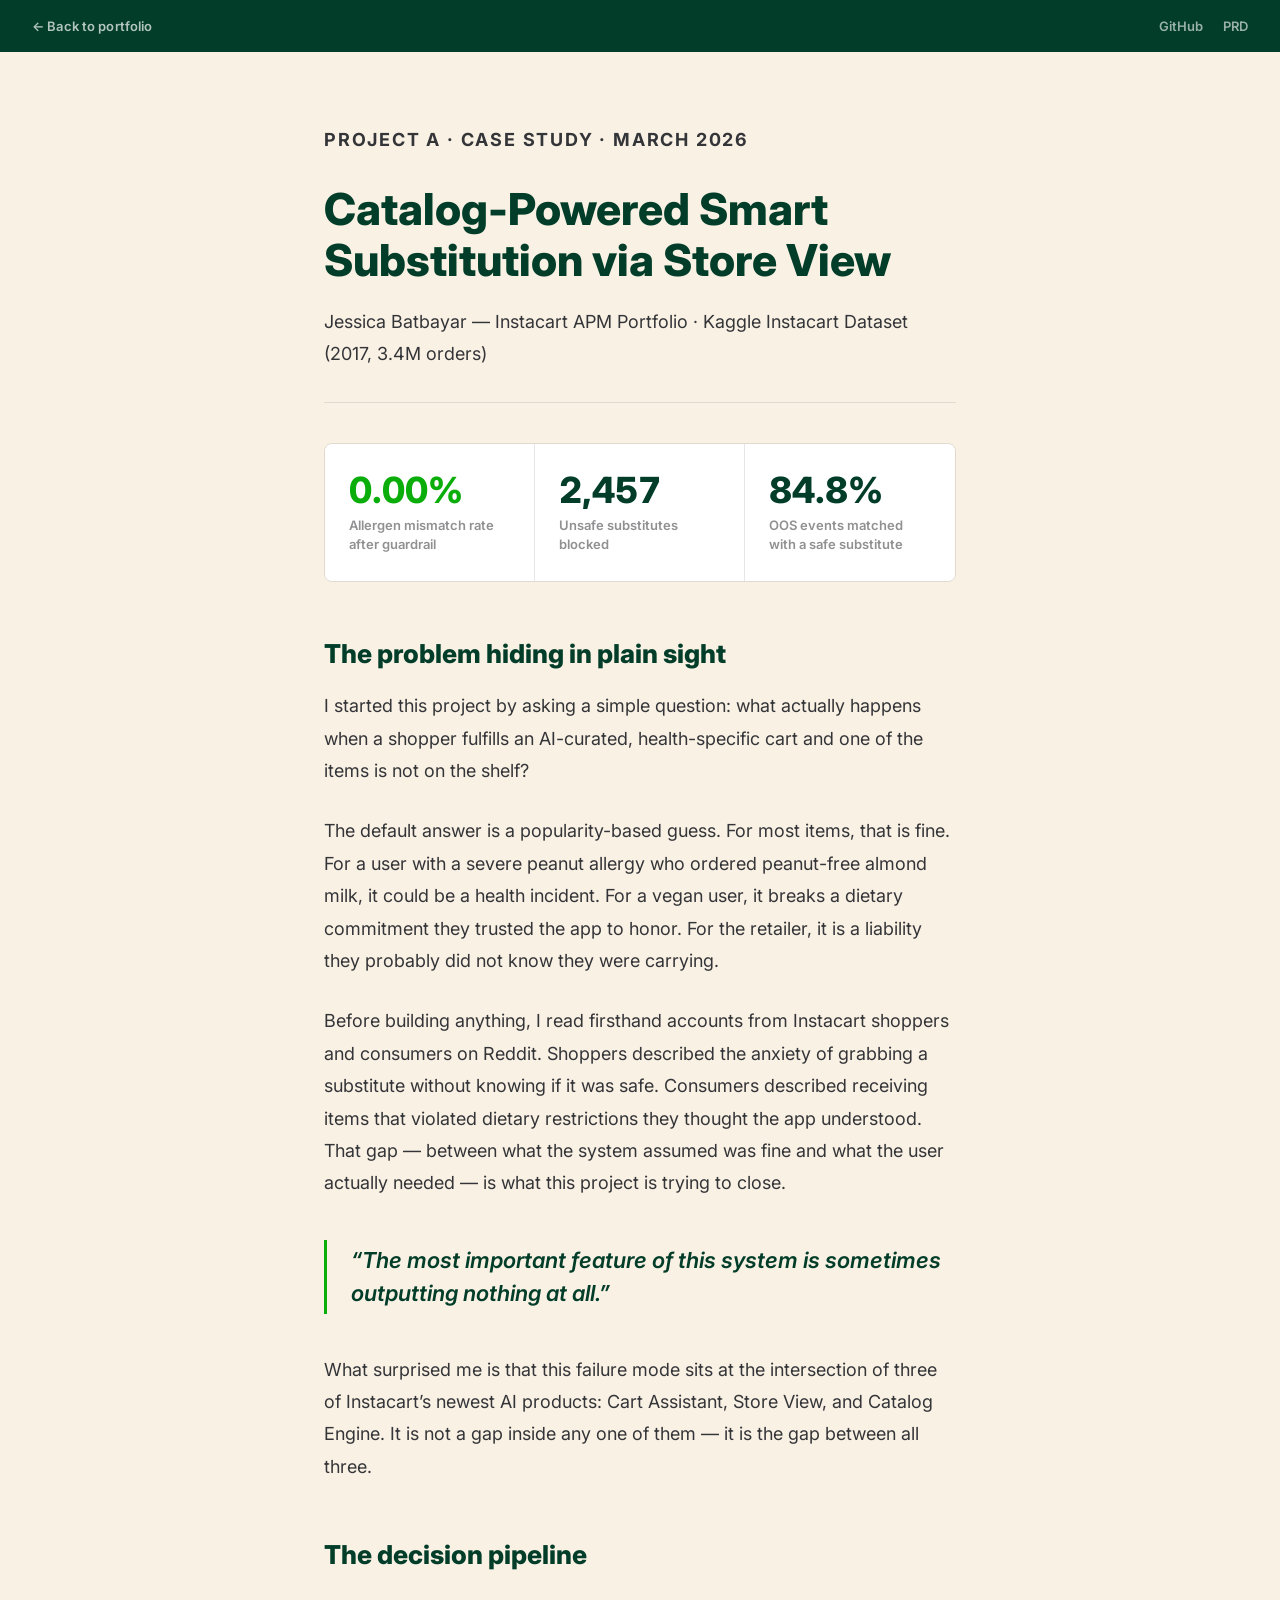
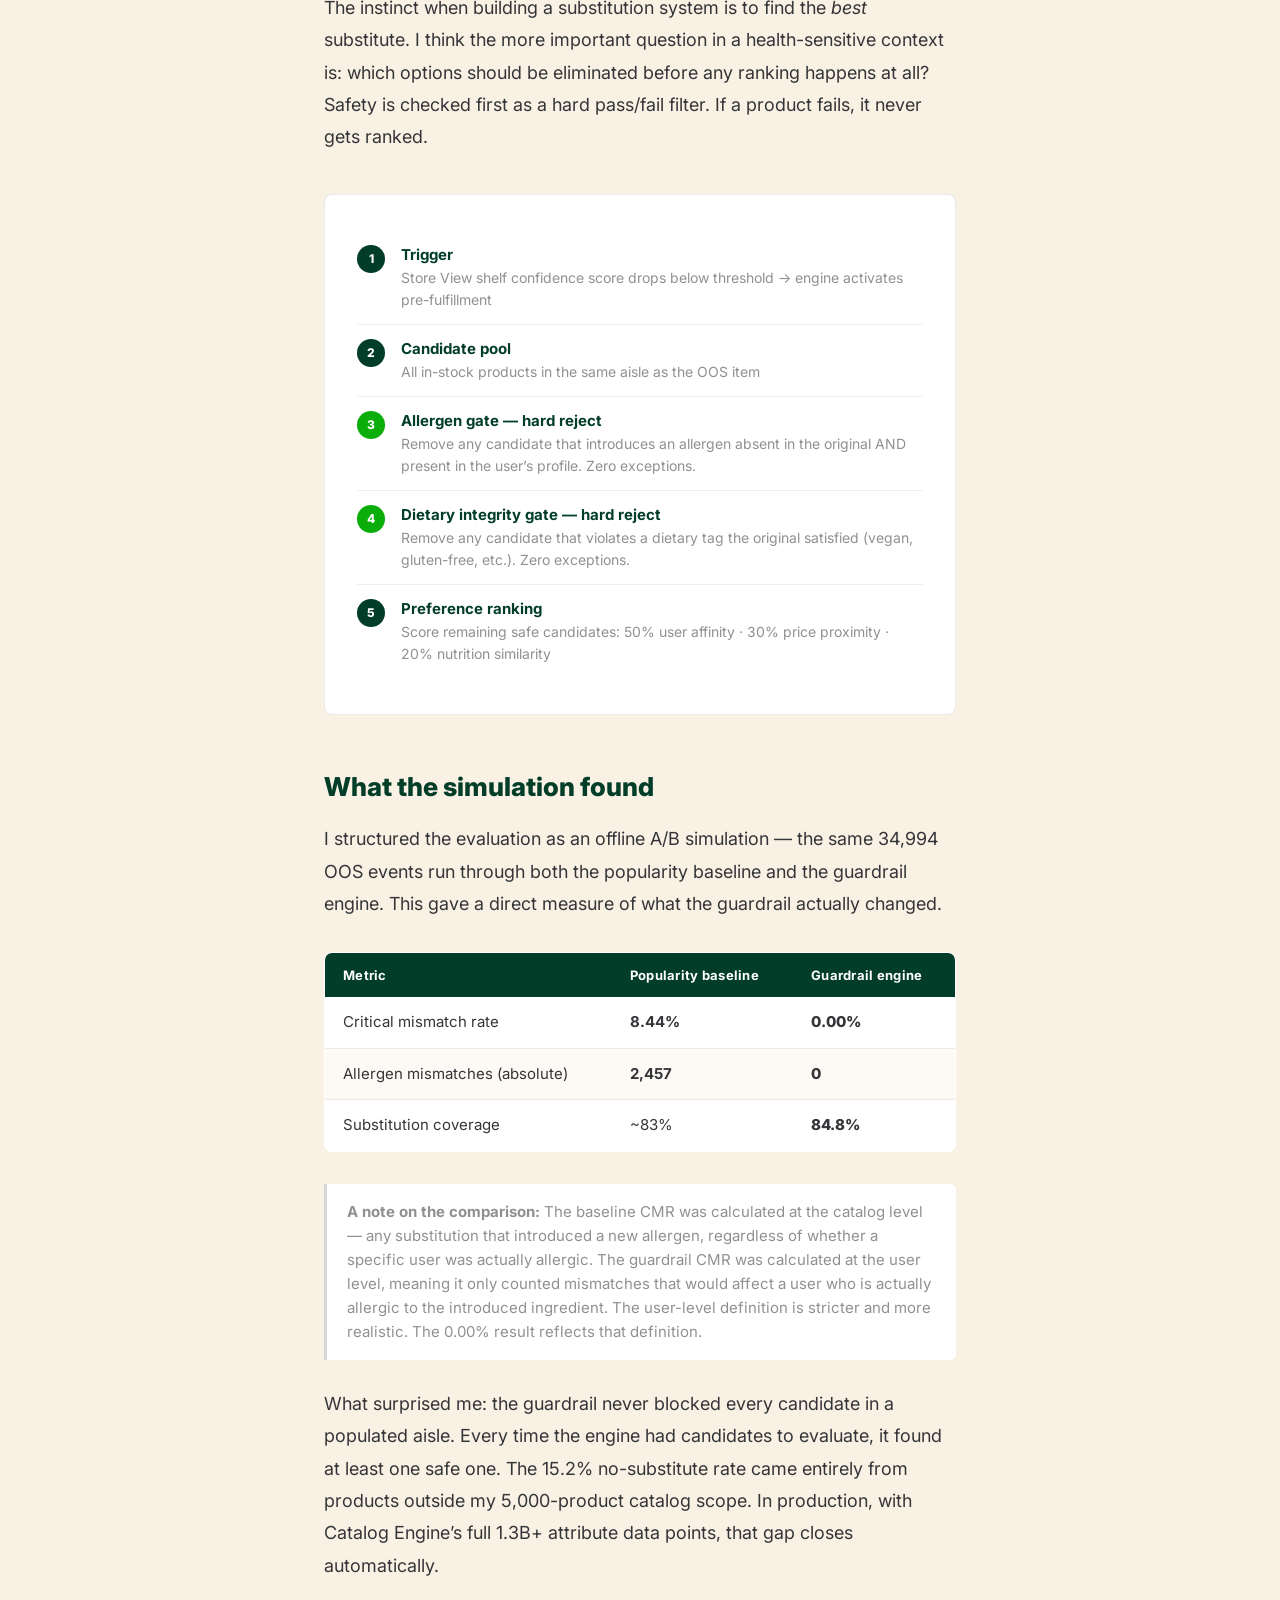
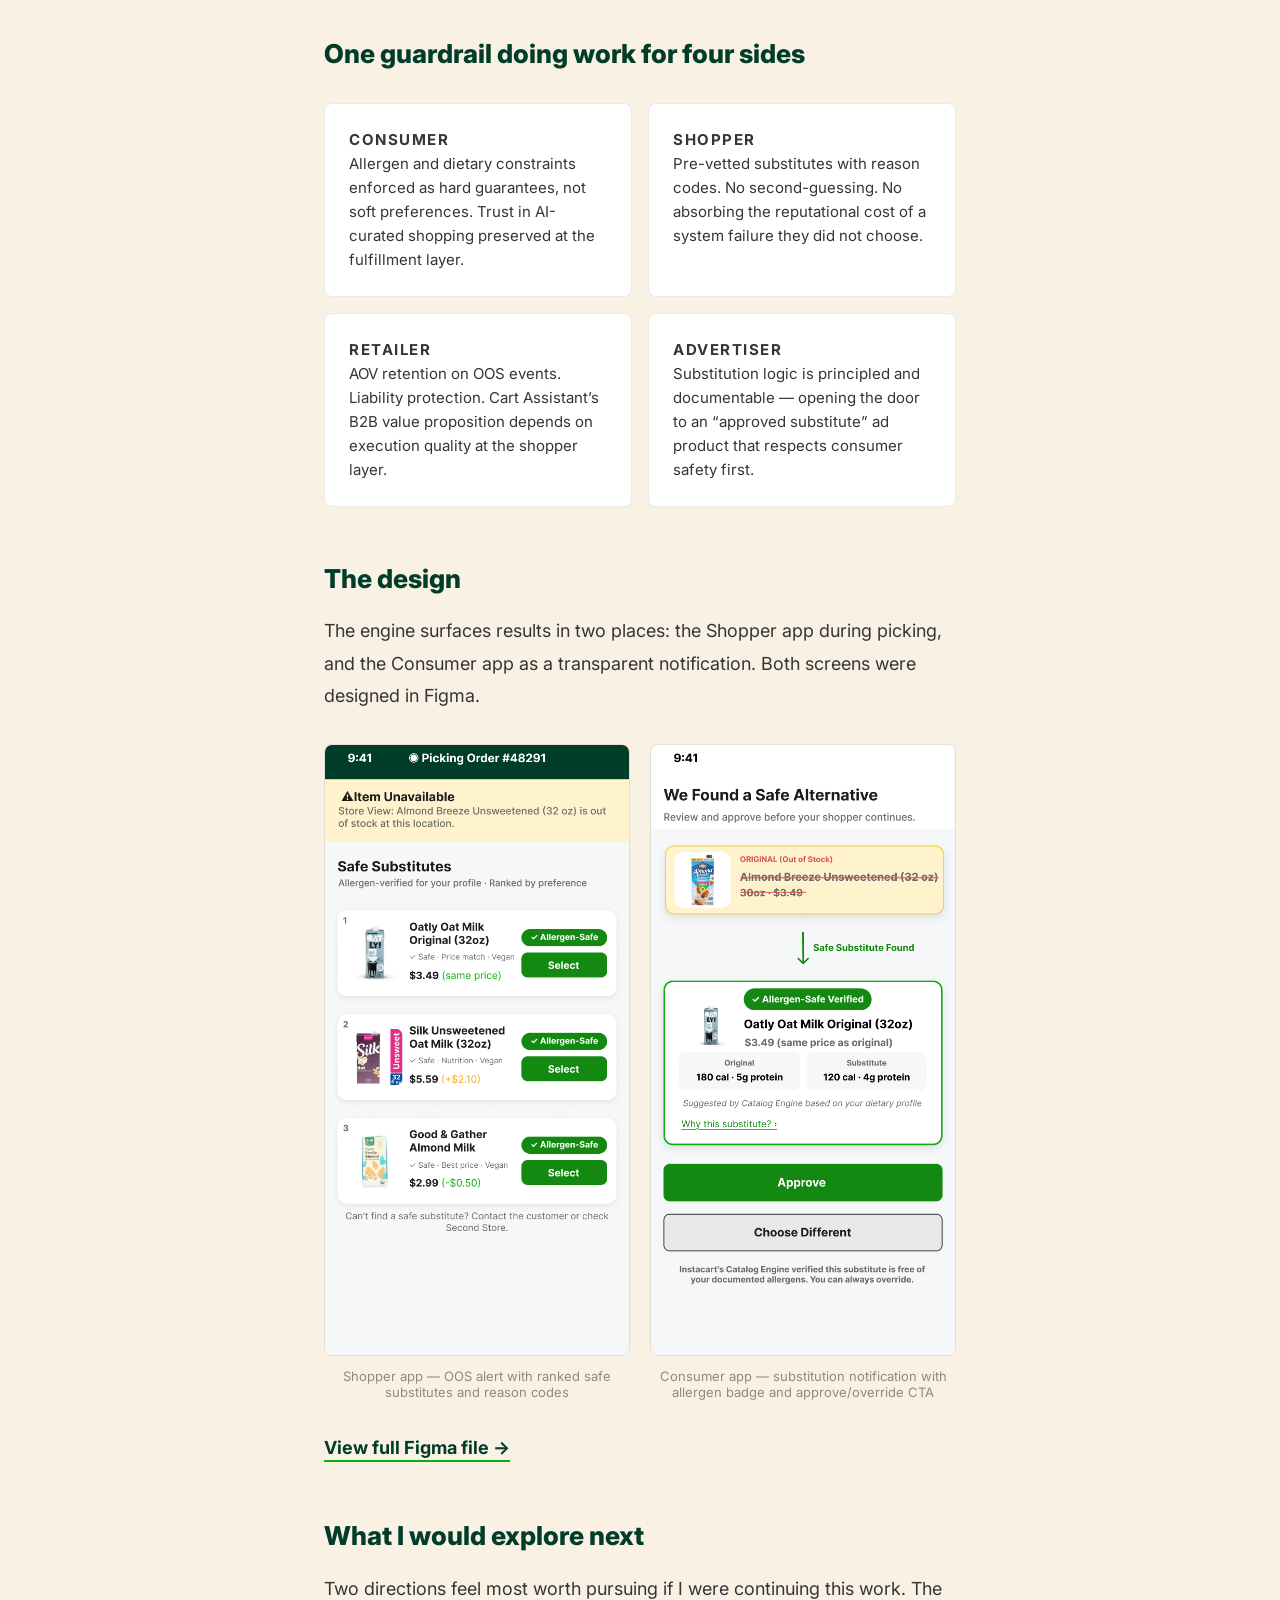
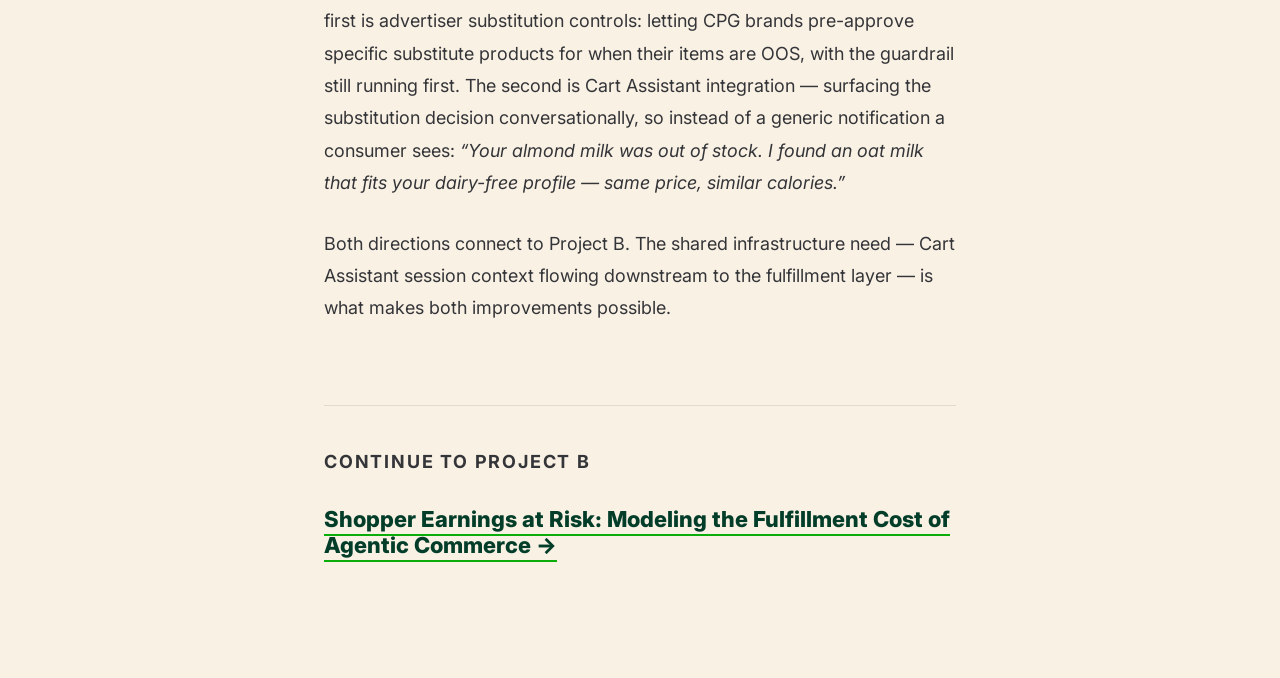
==== project-a/index.html @ 861ad926 "website setup" ====
<!DOCTYPE html>
<html lang="en">
<head>
  <meta charset="UTF-8" />
  <meta name="viewport" content="width=device-width, initial-scale=1.0" />
  <title>Catalog-Powered Smart Substitution — Jessica Batbayar</title>
  <meta name="description" content="A case study in high-stakes AI product design: building a substitution safety engine that brought allergen mismatches from 8.44% to zero." />

  <link rel="preconnect" href="https://fonts.googleapis.com" />
  <link rel="preconnect" href="https://fonts.gstatic.com" crossorigin />
  <link href="https://fonts.googleapis.com/css2?family=Inter:ital,wght@0,400;0,600;0,700;0,800;1,400&display=swap" rel="stylesheet" />

  <style>
    *, *::before, *::after { box-sizing: border-box; margin: 0; padding: 0; }

    :root {
      --kale:    #013D28;
      --green:   #0AAD0A;
      --tuna:    #343538;
      --cashew:  #FAF1E5;
      --white:   #FFFFFF;
      --muted:   rgba(52,53,56,0.55);
      --col:     680px;
      --wide:    900px;
    }

    html {
      font-family: 'Inter', sans-serif;
      font-size: 18px;
      background-color: var(--cashew);
      color: var(--tuna);
    }

    /* ── NAV ──────────────────────────────────────────── */
    .nav {
      position: sticky;
      top: 0;
      z-index: 100;
      background-color: var(--kale);
      padding: 0 32px;
      height: 52px;
      display: flex;
      align-items: center;
      justify-content: space-between;
    }

    .nav__back {
      font-size: 13px;
      font-weight: 600;
      color: rgba(255,255,255,0.7);
      text-decoration: none;
      letter-spacing: 0.01em;
      transition: color 0.15s;
    }
    .nav__back:hover { color: var(--white); }

    .nav__links {
      display: flex;
      gap: 20px;
    }

    .nav__links a {
      font-size: 13px;
      font-weight: 600;
      color: rgba(255,255,255,0.6);
      text-decoration: none;
      transition: color 0.15s;
    }
    .nav__links a:hover { color: var(--white); }

    /* ── ARTICLE WRAPPER ──────────────────────────────── */
    .article {
      max-width: var(--col);
      margin: 0 auto;
      padding: 72px 24px 120px;
    }

    /* ── KICKER ───────────────────────────────────────── */
    .kicker {
      font-size: 12px;
      font-weight: 700;
      letter-spacing: 0.1em;
      text-transform: uppercase;
      color: var(--green);
      margin-bottom: 20px;
    }

    /* ── TITLE ────────────────────────────────────────── */
    .article__title {
      font-size: clamp(30px, 5vw, 44px);
      font-weight: 800;
      line-height: 1.15;
      color: var(--kale);
      margin-bottom: 20px;
    }

    /* ── BYLINE ───────────────────────────────────────── */
    .byline {
      font-size: 14px;
      color: var(--muted);
      margin-bottom: 48px;
      padding-bottom: 32px;
      border-bottom: 1px solid rgba(52,53,56,0.12);
    }

    /* ── BODY TEXT ────────────────────────────────────── */
    .article p {
      font-size: 18px;
      line-height: 1.8;
      color: var(--tuna);
      margin-bottom: 28px;
    }

    .article h2 {
      font-size: 26px;
      font-weight: 800;
      color: var(--kale);
      margin: 56px 0 20px;
      line-height: 1.25;
    }

    .article h3 {
      font-size: 19px;
      font-weight: 700;
      color: var(--kale);
      margin: 40px 0 14px;
    }

    /* ── PULL QUOTE ───────────────────────────────────── */
    .pullquote {
      border-left: 3px solid var(--green);
      padding: 4px 0 4px 24px;
      margin: 40px 0;
    }

    .pullquote p {
      font-size: 22px !important;
      font-weight: 600;
      font-style: italic;
      line-height: 1.5 !important;
      color: var(--kale) !important;
      margin-bottom: 0 !important;
    }

    /* ── METRIC CALLOUT ───────────────────────────────── */
    .metrics {
      display: grid;
      grid-template-columns: repeat(auto-fit, minmax(160px, 1fr));
      gap: 0;
      margin: 40px 0;
      border: 1px solid rgba(52,53,56,0.12);
      border-radius: 8px;
      overflow: hidden;
    }

    .metric {
      padding: 28px 24px;
      border-right: 1px solid rgba(52,53,56,0.12);
      background-color: var(--white);
    }
    .metric:last-child { border-right: none; }

    .metric__number {
      font-size: 36px;
      font-weight: 800;
      font-variant-numeric: tabular-nums;
      color: var(--kale);
      line-height: 1;
      margin-bottom: 8px;
    }

    .metric__number--green { color: var(--green); }

    .metric__label {
      font-size: 13px;
      font-weight: 600;
      color: var(--muted);
      line-height: 1.4;
    }

    /* ── WIDE IMAGE (breaks column) ───────────────────── */
    .wide {
      max-width: var(--wide);
      margin: 40px auto;
      position: relative;
      left: 50%;
      transform: translateX(-50%);
      width: 100vw;
      max-width: var(--wide);
      padding: 0 24px;
    }

    .wide img {
      width: 100%;
      border-radius: 8px;
      display: block;
      border: 1px solid rgba(52,53,56,0.1);
    }

    .wide figcaption {
      font-size: 13px;
      color: var(--muted);
      text-align: center;
      margin-top: 10px;
      line-height: 1.5;
    }

    /* ── PIPELINE DIAGRAM ─────────────────────────────── */
    .pipeline {
      margin: 40px 0;
      background-color: var(--white);
      border-radius: 8px;
      padding: 36px 32px;
      border: 1px solid rgba(52,53,56,0.1);
    }

    .pipeline__step {
      display: flex;
      align-items: flex-start;
      gap: 16px;
      padding: 14px 0;
      border-bottom: 1px solid rgba(52,53,56,0.08);
    }
    .pipeline__step:last-child { border-bottom: none; }

    .pipeline__num {
      flex-shrink: 0;
      width: 28px;
      height: 28px;
      border-radius: 50%;
      background-color: var(--kale);
      color: var(--white);
      font-size: 12px;
      font-weight: 800;
      display: flex;
      align-items: center;
      justify-content: center;
    }

    .pipeline__num--gate {
      background-color: var(--green);
    }

    .pipeline__content strong {
      font-weight: 700;
      color: var(--kale);
      display: block;
      margin-bottom: 2px;
      font-size: 15px;
    }

    .pipeline__content span {
      font-size: 14px;
      color: var(--muted);
      line-height: 1.5;
    }

    /* ── TABLE ────────────────────────────────────────── */
    .results-table {
      width: 100%;
      border-collapse: collapse;
      margin: 32px 0;
      font-size: 15px;
      background-color: var(--white);
      border-radius: 8px;
      overflow: hidden;
      border: 1px solid rgba(52,53,56,0.1);
    }

    .results-table th {
      background-color: var(--kale);
      color: var(--white);
      font-weight: 700;
      padding: 14px 18px;
      text-align: left;
      font-size: 13px;
      letter-spacing: 0.02em;
    }

    .results-table td {
      padding: 14px 18px;
      border-bottom: 1px solid rgba(52,53,56,0.08);
      color: var(--tuna);
      line-height: 1.5;
    }

    .results-table tr:last-child td { border-bottom: none; }
    .results-table tr:nth-child(even) td { background-color: rgba(250,241,229,0.4); }

    .td--green { color: var(--green); font-weight: 800; }
    .td--warn  { color: #c0392b;      font-weight: 700; }

    /* ── FOUR-SIDED GRID ──────────────────────────────── */
    .foursided {
      display: grid;
      grid-template-columns: 1fr 1fr;
      gap: 16px;
      margin: 32px 0;
    }

    .fs-card {
      background-color: var(--white);
      border-radius: 8px;
      padding: 24px;
      border: 1px solid rgba(52,53,56,0.1);
    }

    .fs-card__label {
      font-size: 11px;
      font-weight: 700;
      letter-spacing: 0.1em;
      text-transform: uppercase;
      color: var(--green);
      margin-bottom: 10px;
    }

    .fs-card p {
      font-size: 15px !important;
      line-height: 1.6 !important;
      margin-bottom: 0 !important;
    }

    /* ── DESIGNS SIDE BY SIDE ─────────────────────────── */
    .designs {
      display: grid;
      grid-template-columns: 1fr 1fr;
      gap: 20px;
      margin: 32px 0;
    }

    .designs figure img {
      width: 100%;
      border-radius: 8px;
      border: 1px solid rgba(52,53,56,0.1);
    }

    .designs figcaption {
      font-size: 13px;
      color: var(--muted);
      margin-top: 8px;
      text-align: center;
    }

    /* ── LIMITATION NOTE ──────────────────────────────── */
    .note {
      background-color: var(--white);
      border-left: 3px solid rgba(52,53,56,0.2);
      padding: 16px 20px;
      border-radius: 0 6px 6px 0;
      margin: 28px 0;
      font-size: 15px;
      color: var(--muted);
      line-height: 1.6;
    }

    /* ── NEXT PROJECT ─────────────────────────────────── */
    .next {
      margin-top: 80px;
      padding-top: 40px;
      border-top: 1px solid rgba(52,53,56,0.12);
    }

    .next__label {
      font-size: 12px;
      font-weight: 700;
      letter-spacing: 0.1em;
      text-transform: uppercase;
      color: var(--muted);
      margin-bottom: 12px;
    }

    .next__link {
      font-size: 22px;
      font-weight: 800;
      color: var(--kale);
      text-decoration: none;
      border-bottom: 2px solid var(--green);
      padding-bottom: 2px;
      transition: color 0.15s;
    }
    .next__link:hover { color: var(--green); }

    /* ── RESPONSIVE ───────────────────────────────────── */
    @media (max-width: 640px) {
      .foursided { grid-template-columns: 1fr; }
      .designs   { grid-template-columns: 1fr; }
      .metrics   { grid-template-columns: 1fr 1fr; }
      .metric    { border-right: none; border-bottom: 1px solid rgba(52,53,56,0.12); }
      .metric:last-child { border-bottom: none; }
    }
  </style>
</head>

<body>

  <!-- NAV -->
  <nav class="nav">
    <a href="../index.html" class="nav__back">← Back to portfolio</a>
    <div class="nav__links">
      <a href="https://github.com/YOUR_USERNAME/instacart-project-a" target="_blank" rel="noopener">GitHub</a>
      <a href="../docs/PRD_A.md" target="_blank">PRD</a>
    </div>
  </nav>

  <!-- ARTICLE -->
  <article class="article">

    <p class="kicker">Project A &middot; Case Study &middot; March 2026</p>

    <h1 class="article__title">Catalog-Powered Smart Substitution via Store View</h1>

    <p class="byline">Jessica Batbayar &mdash; Instacart APM Portfolio &middot; Kaggle Instacart Dataset (2017, 3.4M orders)</p>

    <!-- RESULTS UPFRONT -->
    <div class="metrics">
      <div class="metric">
        <div class="metric__number metric__number--green">0.00%</div>
        <div class="metric__label">Allergen mismatch rate after guardrail</div>
      </div>
      <div class="metric">
        <div class="metric__number">2,457</div>
        <div class="metric__label">Unsafe substitutes blocked</div>
      </div>
      <div class="metric">
        <div class="metric__number">84.8%</div>
        <div class="metric__label">OOS events matched with a safe substitute</div>
      </div>
    </div>

    <!-- SECTION 1 -->
    <h2>The problem hiding in plain sight</h2>

    <p>I started this project by asking a simple question: what actually happens when a shopper fulfills an AI-curated, health-specific cart and one of the items is not on the shelf?</p>

    <p>The default answer is a popularity-based guess. For most items, that is fine. For a user with a severe peanut allergy who ordered peanut-free almond milk, it could be a health incident. For a vegan user, it breaks a dietary commitment they trusted the app to honor. For the retailer, it is a liability they probably did not know they were carrying.</p>

    <p>Before building anything, I read firsthand accounts from Instacart shoppers and consumers on Reddit. Shoppers described the anxiety of grabbing a substitute without knowing if it was safe. Consumers described receiving items that violated dietary restrictions they thought the app understood. That gap &mdash; between what the system assumed was fine and what the user actually needed &mdash; is what this project is trying to close.</p>

    <div class="pullquote">
      <p>&ldquo;The most important feature of this system is sometimes outputting nothing at all.&rdquo;</p>
    </div>

    <p>What surprised me is that this failure mode sits at the intersection of three of Instacart&rsquo;s newest AI products: Cart Assistant, Store View, and Catalog Engine. It is not a gap inside any one of them &mdash; it is the gap between all three.</p>

    <!-- SECTION 2 -->
    <h2>The decision pipeline</h2>

    <p>The instinct when building a substitution system is to find the <em>best</em> substitute. I think the more important question in a health-sensitive context is: which options should be eliminated before any ranking happens at all? Safety is checked first as a hard pass/fail filter. If a product fails, it never gets ranked.</p>

    <div class="pipeline">
      <div class="pipeline__step">
        <div class="pipeline__num">1</div>
        <div class="pipeline__content">
          <strong>Trigger</strong>
          <span>Store View shelf confidence score drops below threshold &rarr; engine activates pre-fulfillment</span>
        </div>
      </div>
      <div class="pipeline__step">
        <div class="pipeline__num">2</div>
        <div class="pipeline__content">
          <strong>Candidate pool</strong>
          <span>All in-stock products in the same aisle as the OOS item</span>
        </div>
      </div>
      <div class="pipeline__step">
        <div class="pipeline__num pipeline__num--gate">3</div>
        <div class="pipeline__content">
          <strong>Allergen gate &mdash; hard reject</strong>
          <span>Remove any candidate that introduces an allergen absent in the original AND present in the user&rsquo;s profile. Zero exceptions.</span>
        </div>
      </div>
      <div class="pipeline__step">
        <div class="pipeline__num pipeline__num--gate">4</div>
        <div class="pipeline__content">
          <strong>Dietary integrity gate &mdash; hard reject</strong>
          <span>Remove any candidate that violates a dietary tag the original satisfied (vegan, gluten-free, etc.). Zero exceptions.</span>
        </div>
      </div>
      <div class="pipeline__step">
        <div class="pipeline__num">5</div>
        <div class="pipeline__content">
          <strong>Preference ranking</strong>
          <span>Score remaining safe candidates: 50% user affinity &middot; 30% price proximity &middot; 20% nutrition similarity</span>
        </div>
      </div>
    </div>

    <!-- SECTION 3 -->
    <h2>What the simulation found</h2>

    <p>I structured the evaluation as an offline A/B simulation &mdash; the same 34,994 OOS events run through both the popularity baseline and the guardrail engine. This gave a direct measure of what the guardrail actually changed.</p>

    <table class="results-table">
      <thead>
        <tr>
          <th>Metric</th>
          <th>Popularity baseline</th>
          <th>Guardrail engine</th>
        </tr>
      </thead>
      <tbody>
        <tr>
          <td>Critical mismatch rate</td>
          <td class="td--warn">8.44%</td>
          <td class="td--green">0.00%</td>
        </tr>
        <tr>
          <td>Allergen mismatches (absolute)</td>
          <td class="td--warn">2,457</td>
          <td class="td--green">0</td>
        </tr>
        <tr>
          <td>Substitution coverage</td>
          <td>~83%</td>
          <td class="td--green">84.8%</td>
        </tr>
      </tbody>
    </table>

    <div class="note">
      <strong>A note on the comparison:</strong> The baseline CMR was calculated at the catalog level &mdash; any substitution that introduced a new allergen, regardless of whether a specific user was actually allergic. The guardrail CMR was calculated at the user level, meaning it only counted mismatches that would affect a user who is actually allergic to the introduced ingredient. The user-level definition is stricter and more realistic. The 0.00% result reflects that definition.
    </div>

    <p>What surprised me: the guardrail never blocked every candidate in a populated aisle. Every time the engine had candidates to evaluate, it found at least one safe one. The 15.2% no-substitute rate came entirely from products outside my 5,000-product catalog scope. In production, with Catalog Engine&rsquo;s full 1.3B+ attribute data points, that gap closes automatically.</p>

    <!-- SECTION 4 -->
    <h2>One guardrail doing work for four sides</h2>

    <div class="foursided">
      <div class="fs-card">
        <p class="fs-card__label">Consumer</p>
        <p>Allergen and dietary constraints enforced as hard guarantees, not soft preferences. Trust in AI-curated shopping preserved at the fulfillment layer.</p>
      </div>
      <div class="fs-card">
        <p class="fs-card__label">Shopper</p>
        <p>Pre-vetted substitutes with reason codes. No second-guessing. No absorbing the reputational cost of a system failure they did not choose.</p>
      </div>
      <div class="fs-card">
        <p class="fs-card__label">Retailer</p>
        <p>AOV retention on OOS events. Liability protection. Cart Assistant&rsquo;s B2B value proposition depends on execution quality at the shopper layer.</p>
      </div>
      <div class="fs-card">
        <p class="fs-card__label">Advertiser</p>
        <p>Substitution logic is principled and documentable &mdash; opening the door to an &ldquo;approved substitute&rdquo; ad product that respects consumer safety first.</p>
      </div>
    </div>

    <!-- SECTION 5 -->
    <h2>The design</h2>

    <p>The engine surfaces results in two places: the Shopper app during picking, and the Consumer app as a transparent notification. Both screens were designed in Figma.</p>

    <div class="designs">
      <figure>
        <img src="../assets/css/images/project-a/shopper-screen.png" alt="Shopper app OOS alert with top 3 allergen-safe substitutes" />
        <figcaption>Shopper app &mdash; OOS alert with ranked safe substitutes and reason codes</figcaption>
      </figure>
      <figure>
        <img src="../assets/css/images/project-a/consumer-screen.png" alt="Consumer app substitution notification with allergen-safe badge" />
        <figcaption>Consumer app &mdash; substitution notification with allergen badge and approve/override CTA</figcaption>
      </figure>
    </div>

    <p><a href="https://www.figma.com/design/9REL7LsQSPjYbhzTEPlylg/Instacart" target="_blank" rel="noopener" style="color:var(--kale);font-weight:700;border-bottom:2px solid var(--green);text-decoration:none;padding-bottom:2px;">View full Figma file &rarr;</a></p>

    <!-- SECTION 6 -->
    <h2>What I would explore next</h2>

    <p>Two directions feel most worth pursuing if I were continuing this work. The first is advertiser substitution controls: letting CPG brands pre-approve specific substitute products for when their items are OOS, with the guardrail still running first. The second is Cart Assistant integration &mdash; surfacing the substitution decision conversationally, so instead of a generic notification a consumer sees: <em>&ldquo;Your almond milk was out of stock. I found an oat milk that fits your dairy-free profile &mdash; same price, similar calories.&rdquo;</em></p>

    <p>Both directions connect to Project B. The shared infrastructure need &mdash; Cart Assistant session context flowing downstream to the fulfillment layer &mdash; is what makes both improvements possible.</p>

    <!-- NEXT -->
    <div class="next">
      <p class="next__label">Continue to Project B</p>
      <a href="../project-b/index.html" class="next__link">Shopper Earnings at Risk: Modeling the Fulfillment Cost of Agentic Commerce &rarr;</a>
    </div>

  </article>

</body>
</html>
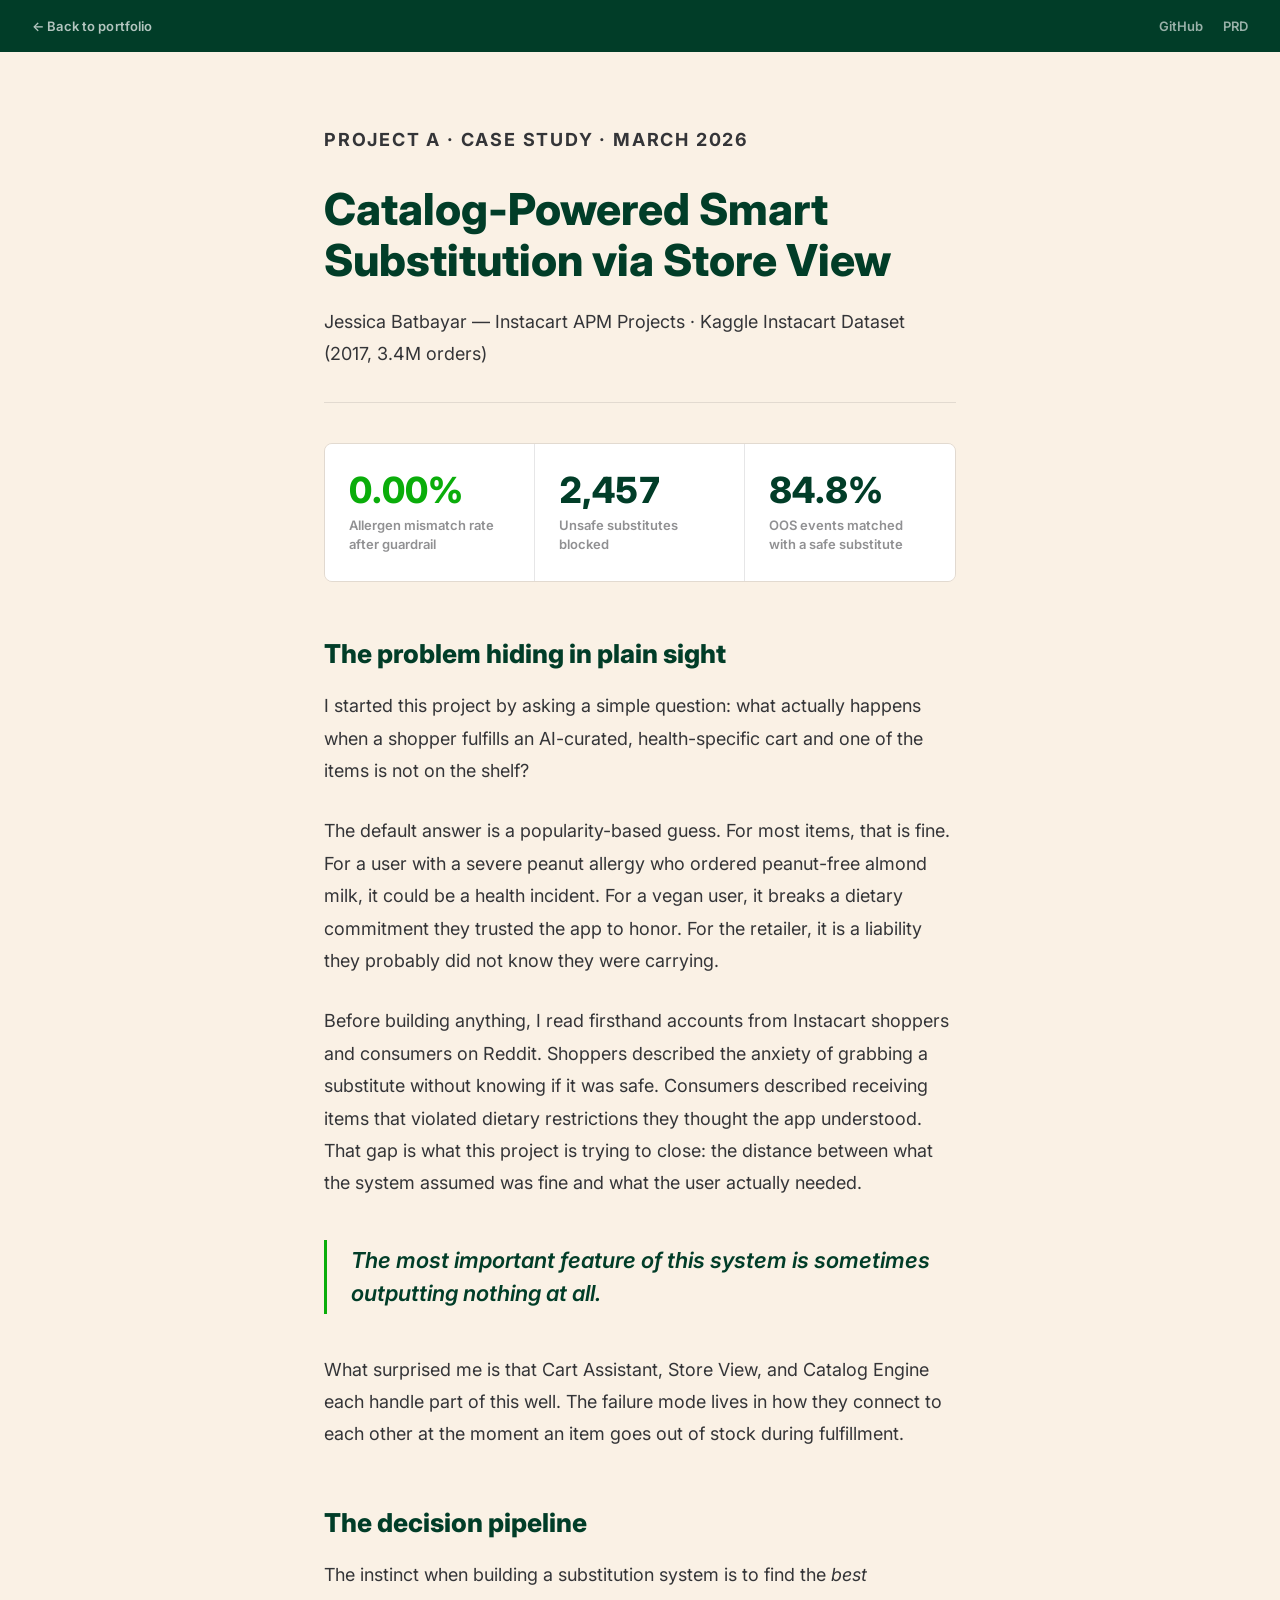
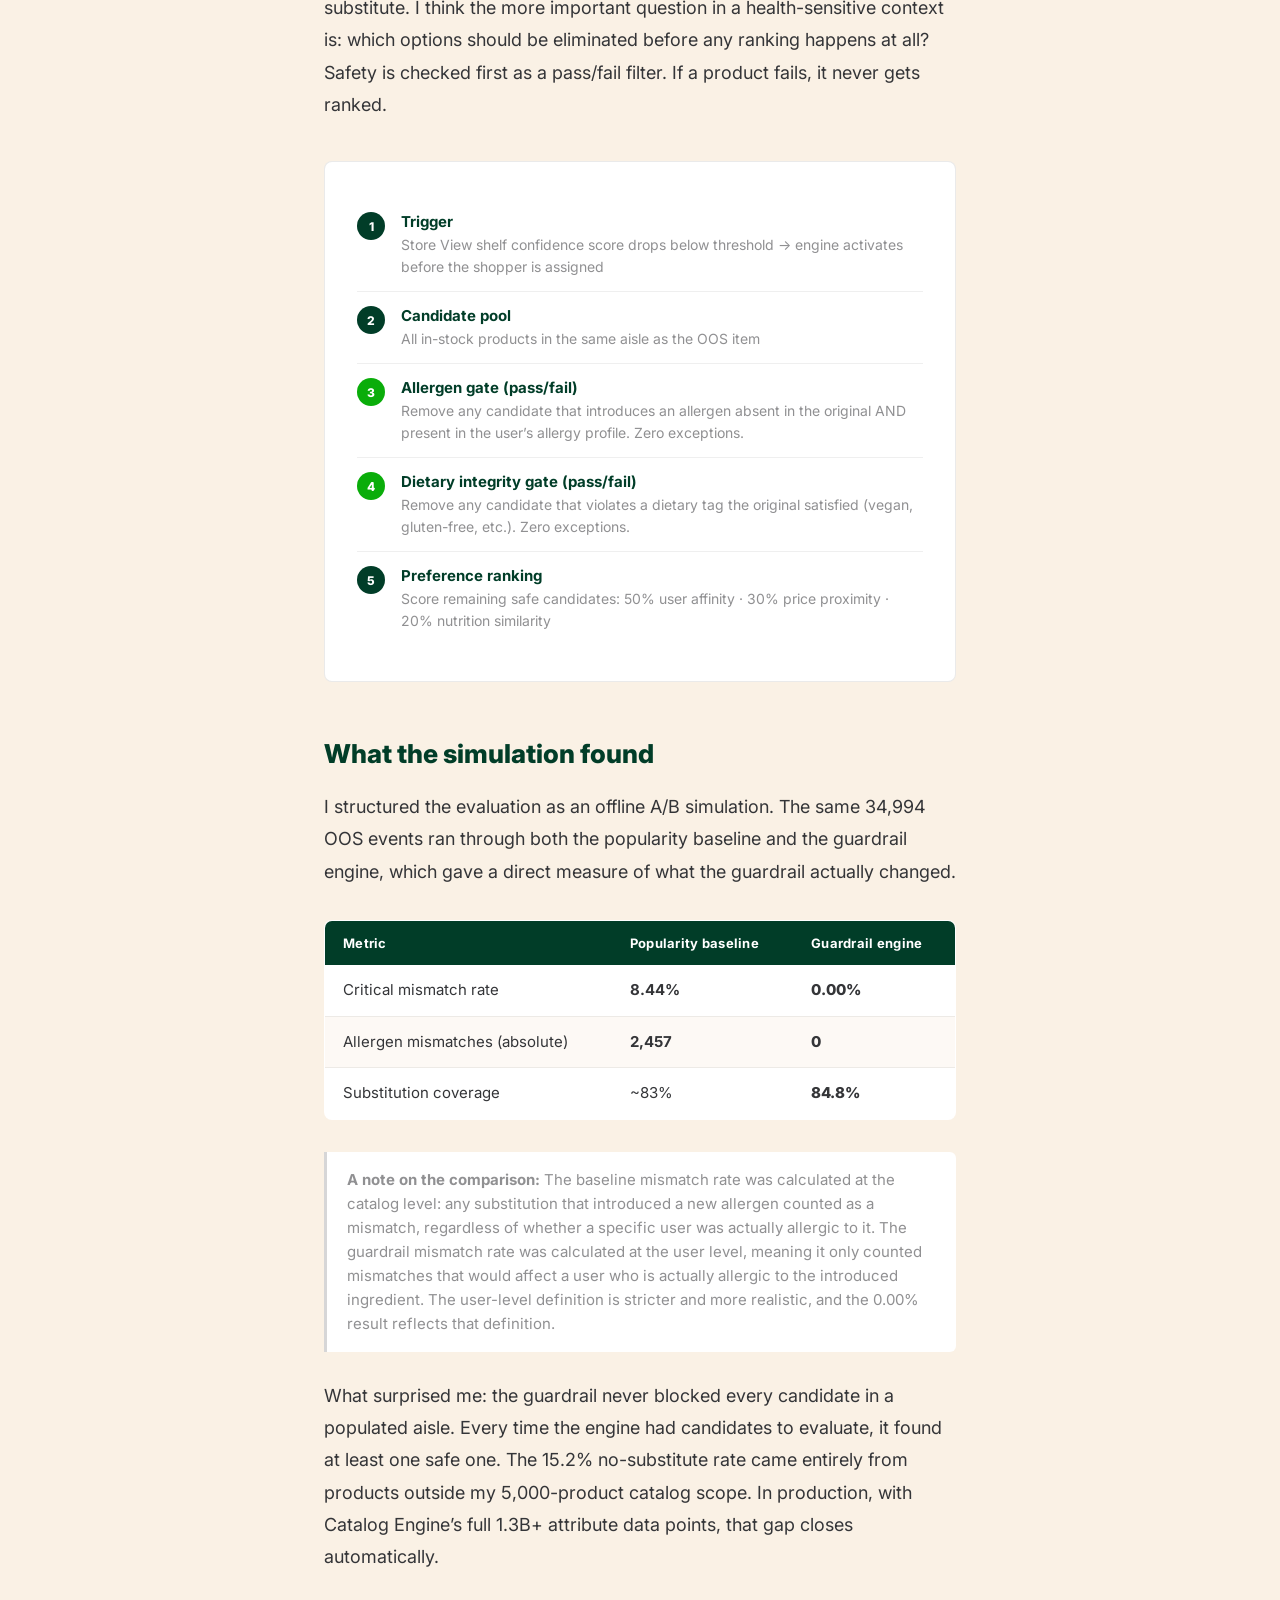
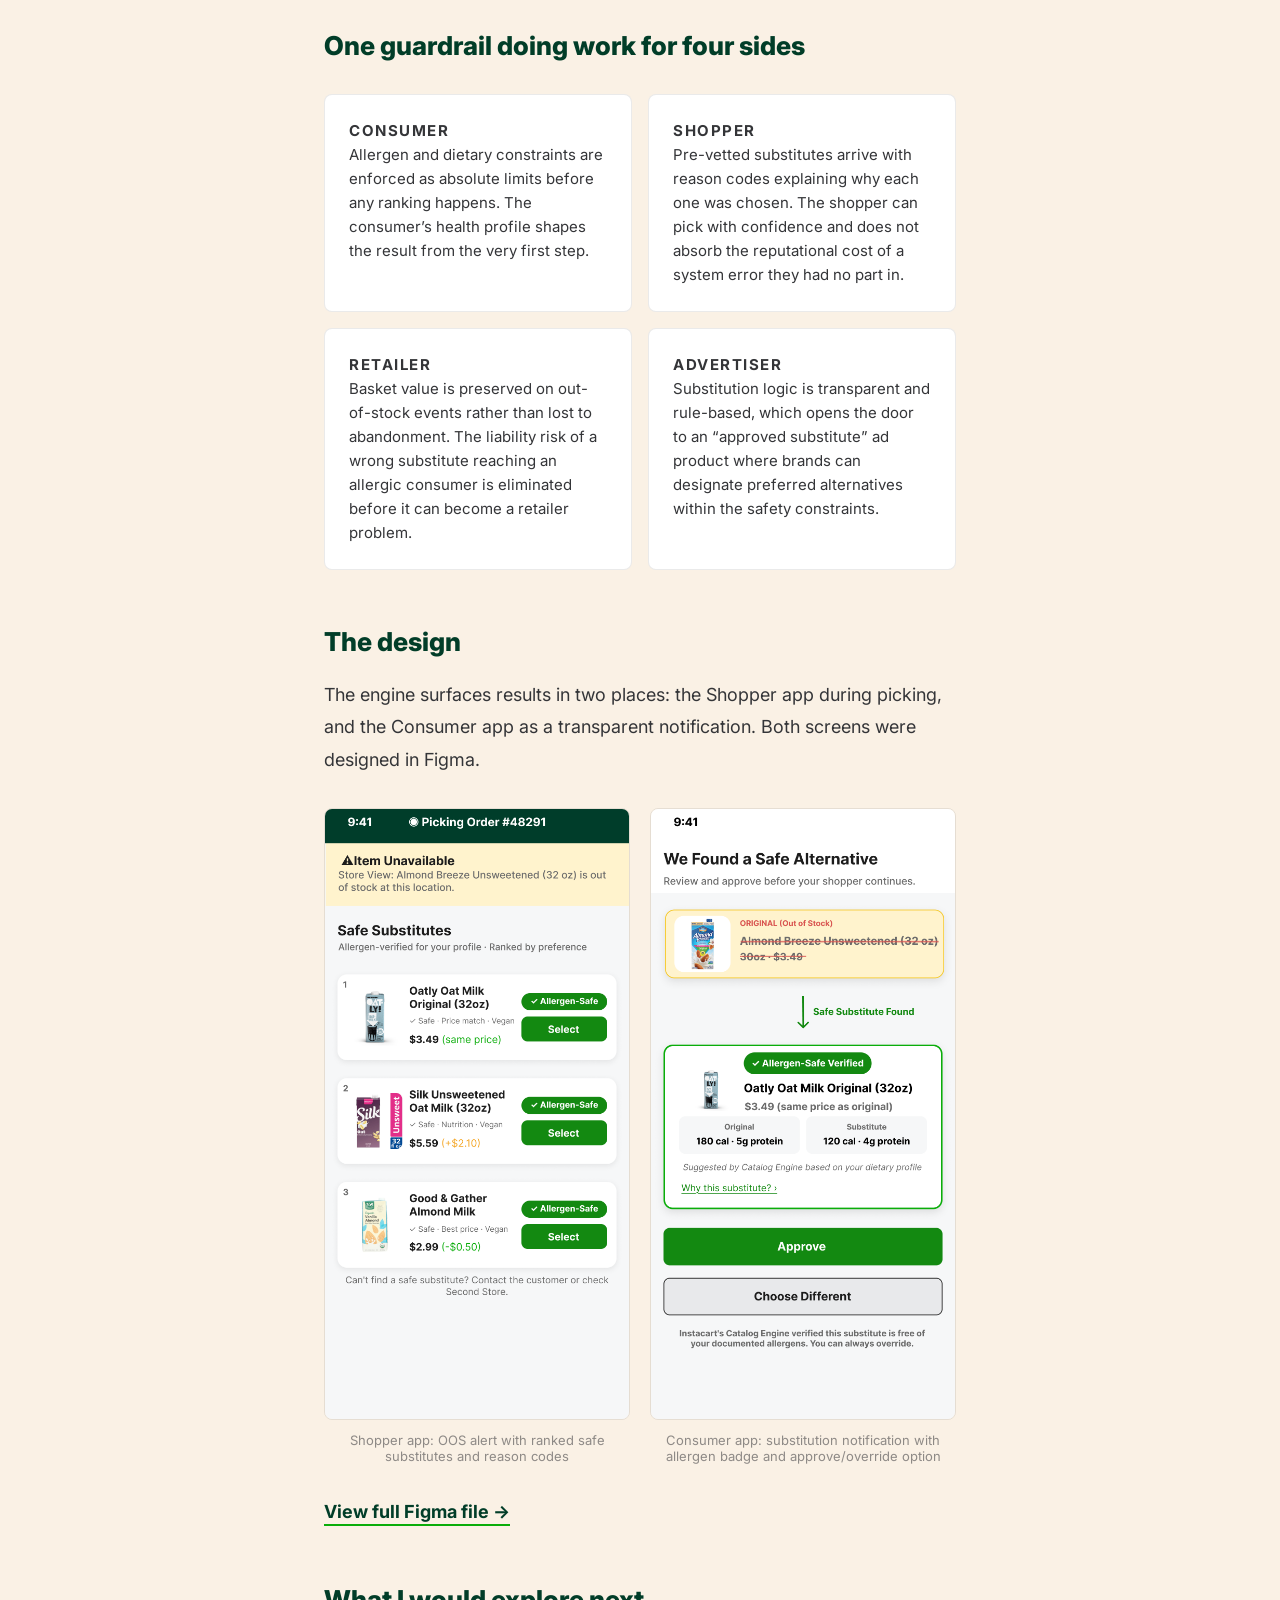
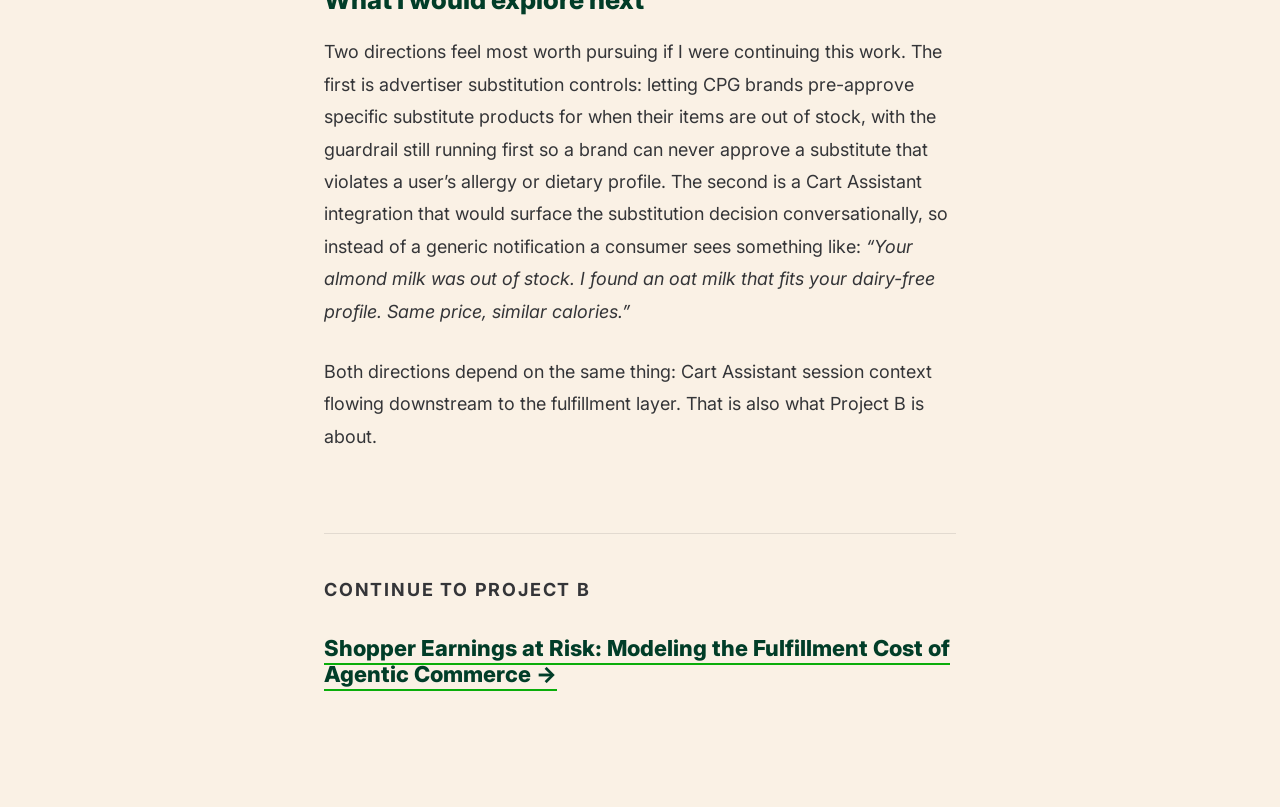
==== commit 23bcd93a: "project websites" ====
--- a/project-a/index.html
+++ b/project-a/index.html
@@ -4,7 +4,7 @@
   <meta charset="UTF-8" />
   <meta name="viewport" content="width=device-width, initial-scale=1.0" />
   <title>Catalog-Powered Smart Substitution — Jessica Batbayar</title>
-  <meta name="description" content="A case study in high-stakes AI product design: building a substitution safety engine that brought allergen mismatches from 8.44% to zero." />
+  <meta name="description" content="A guardrail I built to figure out what should happen when a health-specific Cart Assistant order hits an out-of-stock item during fulfillment. It brought allergen mismatches from 8.44% to zero." />
 
   <link rel="preconnect" href="https://fonts.googleapis.com" />
   <link rel="preconnect" href="https://fonts.gstatic.com" crossorigin />
@@ -397,8 +397,8 @@
   <nav class="nav">
     <a href="../index.html" class="nav__back">← Back to portfolio</a>
     <div class="nav__links">
-      <a href="https://github.com/YOUR_USERNAME/instacart-project-a" target="_blank" rel="noopener">GitHub</a>
-      <a href="../docs/PRD_A.md" target="_blank">PRD</a>
+      <a href="https://github.com/jessicabat/instacart-substitution" target="_blank" rel="noopener">GitHub</a>
+      <a href="https://github.com/jessicabat/instacart-substitution/blob/main/docs/PRD_A.md" target="_blank">PRD</a>
     </div>
   </nav>
 
@@ -409,7 +409,7 @@
 
     <h1 class="article__title">Catalog-Powered Smart Substitution via Store View</h1>
 
-    <p class="byline">Jessica Batbayar &mdash; Instacart APM Portfolio &middot; Kaggle Instacart Dataset (2017, 3.4M orders)</p>
+    <p class="byline">Jessica Batbayar &mdash; Instacart APM Projects &middot; Kaggle Instacart Dataset (2017, 3.4M orders)</p>
 
     <!-- RESULTS UPFRONT -->
     <div class="metrics">
@@ -434,25 +434,25 @@
 
     <p>The default answer is a popularity-based guess. For most items, that is fine. For a user with a severe peanut allergy who ordered peanut-free almond milk, it could be a health incident. For a vegan user, it breaks a dietary commitment they trusted the app to honor. For the retailer, it is a liability they probably did not know they were carrying.</p>
 
-    <p>Before building anything, I read firsthand accounts from Instacart shoppers and consumers on Reddit. Shoppers described the anxiety of grabbing a substitute without knowing if it was safe. Consumers described receiving items that violated dietary restrictions they thought the app understood. That gap &mdash; between what the system assumed was fine and what the user actually needed &mdash; is what this project is trying to close.</p>
+    <p>Before building anything, I read firsthand accounts from Instacart shoppers and consumers on Reddit. Shoppers described the anxiety of grabbing a substitute without knowing if it was safe. Consumers described receiving items that violated dietary restrictions they thought the app understood. That gap is what this project is trying to close: the distance between what the system assumed was fine and what the user actually needed.</p>
 
     <div class="pullquote">
-      <p>&ldquo;The most important feature of this system is sometimes outputting nothing at all.&rdquo;</p>
-    </div>
-
-    <p>What surprised me is that this failure mode sits at the intersection of three of Instacart&rsquo;s newest AI products: Cart Assistant, Store View, and Catalog Engine. It is not a gap inside any one of them &mdash; it is the gap between all three.</p>
+      <p>The most important feature of this system is sometimes outputting nothing at all.</p>
+    </div>
+
+    <p>What surprised me is that Cart Assistant, Store View, and Catalog Engine each handle part of this well. The failure mode lives in how they connect to each other at the moment an item goes out of stock during fulfillment.</p>
 
     <!-- SECTION 2 -->
     <h2>The decision pipeline</h2>
 
-    <p>The instinct when building a substitution system is to find the <em>best</em> substitute. I think the more important question in a health-sensitive context is: which options should be eliminated before any ranking happens at all? Safety is checked first as a hard pass/fail filter. If a product fails, it never gets ranked.</p>
+    <p>The instinct when building a substitution system is to find the <em>best</em> substitute. I think the more important question in a health-sensitive context is: which options should be eliminated before any ranking happens at all? Safety is checked first as a pass/fail filter. If a product fails, it never gets ranked.</p>
 
     <div class="pipeline">
       <div class="pipeline__step">
         <div class="pipeline__num">1</div>
         <div class="pipeline__content">
           <strong>Trigger</strong>
-          <span>Store View shelf confidence score drops below threshold &rarr; engine activates pre-fulfillment</span>
+          <span>Store View shelf confidence score drops below threshold &rarr; engine activates before the shopper is assigned</span>
         </div>
       </div>
       <div class="pipeline__step">
@@ -465,14 +465,14 @@
       <div class="pipeline__step">
         <div class="pipeline__num pipeline__num--gate">3</div>
         <div class="pipeline__content">
-          <strong>Allergen gate &mdash; hard reject</strong>
-          <span>Remove any candidate that introduces an allergen absent in the original AND present in the user&rsquo;s profile. Zero exceptions.</span>
+          <strong>Allergen gate (pass/fail)</strong>
+          <span>Remove any candidate that introduces an allergen absent in the original AND present in the user&rsquo;s allergy profile. Zero exceptions.</span>
         </div>
       </div>
       <div class="pipeline__step">
         <div class="pipeline__num pipeline__num--gate">4</div>
         <div class="pipeline__content">
-          <strong>Dietary integrity gate &mdash; hard reject</strong>
+          <strong>Dietary integrity gate (pass/fail)</strong>
           <span>Remove any candidate that violates a dietary tag the original satisfied (vegan, gluten-free, etc.). Zero exceptions.</span>
         </div>
       </div>
@@ -488,7 +488,7 @@
     <!-- SECTION 3 -->
     <h2>What the simulation found</h2>
 
-    <p>I structured the evaluation as an offline A/B simulation &mdash; the same 34,994 OOS events run through both the popularity baseline and the guardrail engine. This gave a direct measure of what the guardrail actually changed.</p>
+    <p>I structured the evaluation as an offline A/B simulation. The same 34,994 OOS events ran through both the popularity baseline and the guardrail engine, which gave a direct measure of what the guardrail actually changed.</p>
 
     <table class="results-table">
       <thead>
@@ -518,7 +518,7 @@
     </table>
 
     <div class="note">
-      <strong>A note on the comparison:</strong> The baseline CMR was calculated at the catalog level &mdash; any substitution that introduced a new allergen, regardless of whether a specific user was actually allergic. The guardrail CMR was calculated at the user level, meaning it only counted mismatches that would affect a user who is actually allergic to the introduced ingredient. The user-level definition is stricter and more realistic. The 0.00% result reflects that definition.
+      <strong>A note on the comparison:</strong> The baseline mismatch rate was calculated at the catalog level: any substitution that introduced a new allergen counted as a mismatch, regardless of whether a specific user was actually allergic to it. The guardrail mismatch rate was calculated at the user level, meaning it only counted mismatches that would affect a user who is actually allergic to the introduced ingredient. The user-level definition is stricter and more realistic, and the 0.00% result reflects that definition.
     </div>
 
     <p>What surprised me: the guardrail never blocked every candidate in a populated aisle. Every time the engine had candidates to evaluate, it found at least one safe one. The 15.2% no-substitute rate came entirely from products outside my 5,000-product catalog scope. In production, with Catalog Engine&rsquo;s full 1.3B+ attribute data points, that gap closes automatically.</p>
@@ -529,19 +529,19 @@
     <div class="foursided">
       <div class="fs-card">
         <p class="fs-card__label">Consumer</p>
-        <p>Allergen and dietary constraints enforced as hard guarantees, not soft preferences. Trust in AI-curated shopping preserved at the fulfillment layer.</p>
+        <p>Allergen and dietary constraints are enforced as absolute limits before any ranking happens. The consumer&rsquo;s health profile shapes the result from the very first step.</p>
       </div>
       <div class="fs-card">
         <p class="fs-card__label">Shopper</p>
-        <p>Pre-vetted substitutes with reason codes. No second-guessing. No absorbing the reputational cost of a system failure they did not choose.</p>
+        <p>Pre-vetted substitutes arrive with reason codes explaining why each one was chosen. The shopper can pick with confidence and does not absorb the reputational cost of a system error they had no part in.</p>
       </div>
       <div class="fs-card">
         <p class="fs-card__label">Retailer</p>
-        <p>AOV retention on OOS events. Liability protection. Cart Assistant&rsquo;s B2B value proposition depends on execution quality at the shopper layer.</p>
+        <p>Basket value is preserved on out-of-stock events rather than lost to abandonment. The liability risk of a wrong substitute reaching an allergic consumer is eliminated before it can become a retailer problem.</p>
       </div>
       <div class="fs-card">
         <p class="fs-card__label">Advertiser</p>
-        <p>Substitution logic is principled and documentable &mdash; opening the door to an &ldquo;approved substitute&rdquo; ad product that respects consumer safety first.</p>
+        <p>Substitution logic is transparent and rule-based, which opens the door to an &ldquo;approved substitute&rdquo; ad product where brands can designate preferred alternatives within the safety constraints.</p>
       </div>
     </div>
 
@@ -552,12 +552,12 @@
 
     <div class="designs">
       <figure>
-        <img src="../assets/css/images/project-a/shopper-screen.png" alt="Shopper app OOS alert with top 3 allergen-safe substitutes" />
-        <figcaption>Shopper app &mdash; OOS alert with ranked safe substitutes and reason codes</figcaption>
+        <img src="../assets/images/project-a/shopper-screen.png" alt="Shopper app OOS alert with top 3 allergen-safe substitutes" />
+        <figcaption>Shopper app: OOS alert with ranked safe substitutes and reason codes</figcaption>
       </figure>
       <figure>
-        <img src="../assets/css/images/project-a/consumer-screen.png" alt="Consumer app substitution notification with allergen-safe badge" />
-        <figcaption>Consumer app &mdash; substitution notification with allergen badge and approve/override CTA</figcaption>
+        <img src="../assets/images/project-a/consumer-screen.png" alt="Consumer app substitution notification with allergen-safe badge" />
+        <figcaption>Consumer app: substitution notification with allergen badge and approve/override option</figcaption>
       </figure>
     </div>
 
@@ -566,11 +566,10 @@
     <!-- SECTION 6 -->
     <h2>What I would explore next</h2>
 
-    <p>Two directions feel most worth pursuing if I were continuing this work. The first is advertiser substitution controls: letting CPG brands pre-approve specific substitute products for when their items are OOS, with the guardrail still running first. The second is Cart Assistant integration &mdash; surfacing the substitution decision conversationally, so instead of a generic notification a consumer sees: <em>&ldquo;Your almond milk was out of stock. I found an oat milk that fits your dairy-free profile &mdash; same price, similar calories.&rdquo;</em></p>
-
-    <p>Both directions connect to Project B. The shared infrastructure need &mdash; Cart Assistant session context flowing downstream to the fulfillment layer &mdash; is what makes both improvements possible.</p>
-
-    <!-- NEXT -->
+    <p>Two directions feel most worth pursuing if I were continuing this work. The first is advertiser substitution controls: letting CPG brands pre-approve specific substitute products for when their items are out of stock, with the guardrail still running first so a brand can never approve a substitute that violates a user&rsquo;s allergy or dietary profile. The second is a Cart Assistant integration that would surface the substitution decision conversationally, so instead of a generic notification a consumer sees something like: <em>&ldquo;Your almond milk was out of stock. I found an oat milk that fits your dairy-free profile. Same price, similar calories.&rdquo;</em></p>
+
+    <p>Both directions depend on the same thing: Cart Assistant session context flowing downstream to the fulfillment layer. That is also what Project B is about.</p>
+
     <div class="next">
       <p class="next__label">Continue to Project B</p>
       <a href="../project-b/index.html" class="next__link">Shopper Earnings at Risk: Modeling the Fulfillment Cost of Agentic Commerce &rarr;</a>
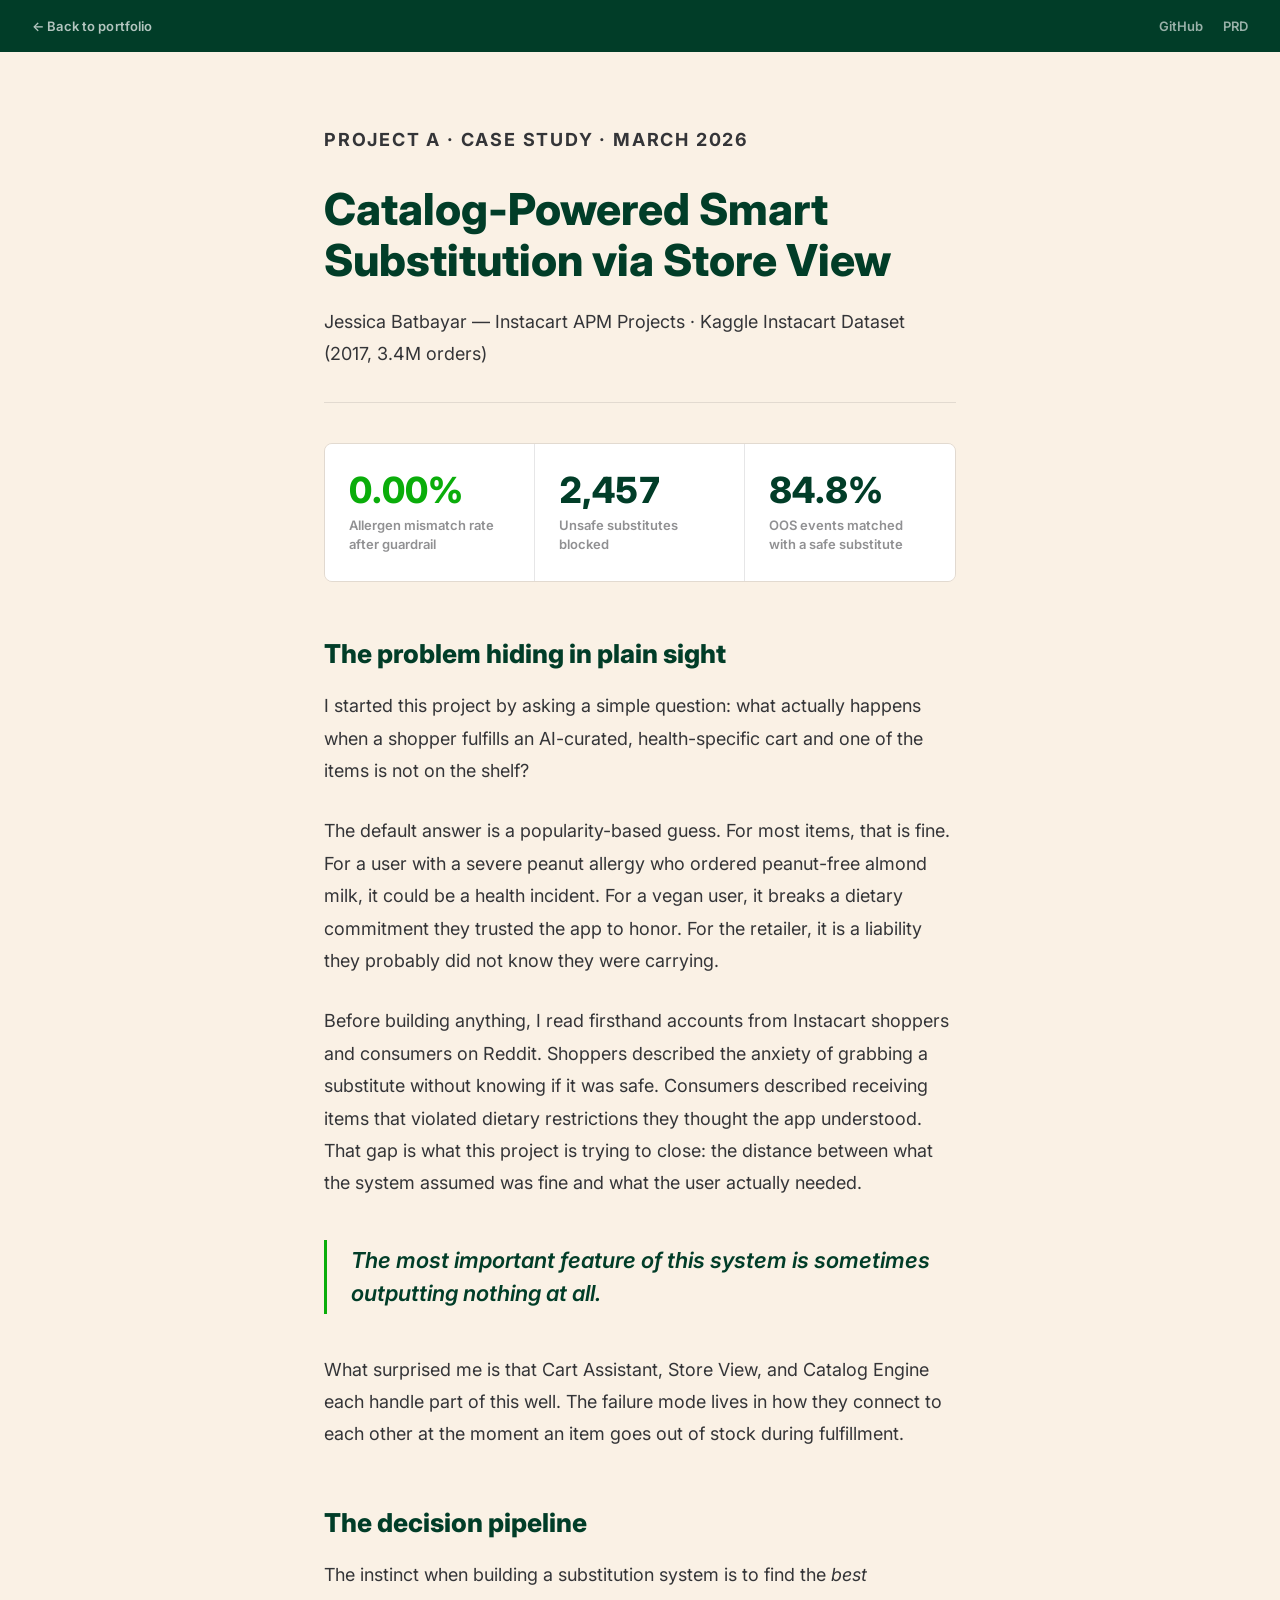
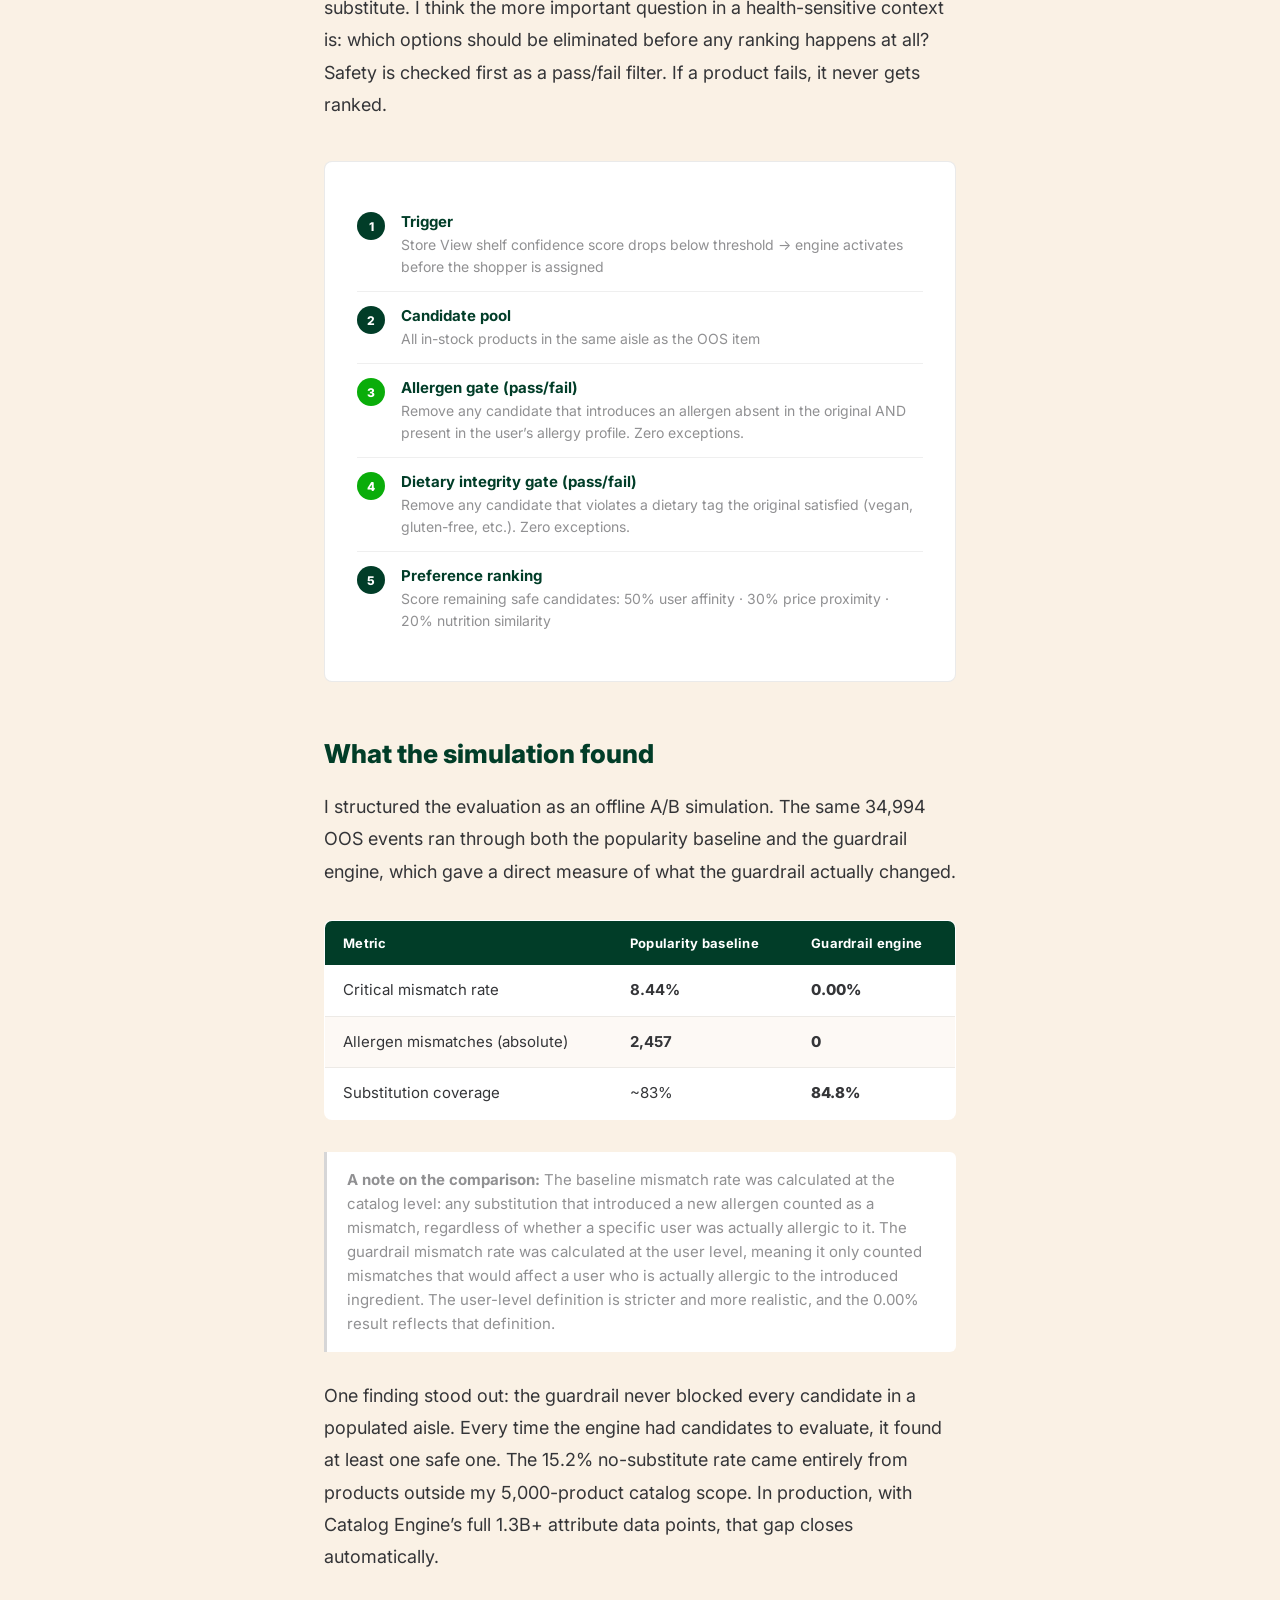
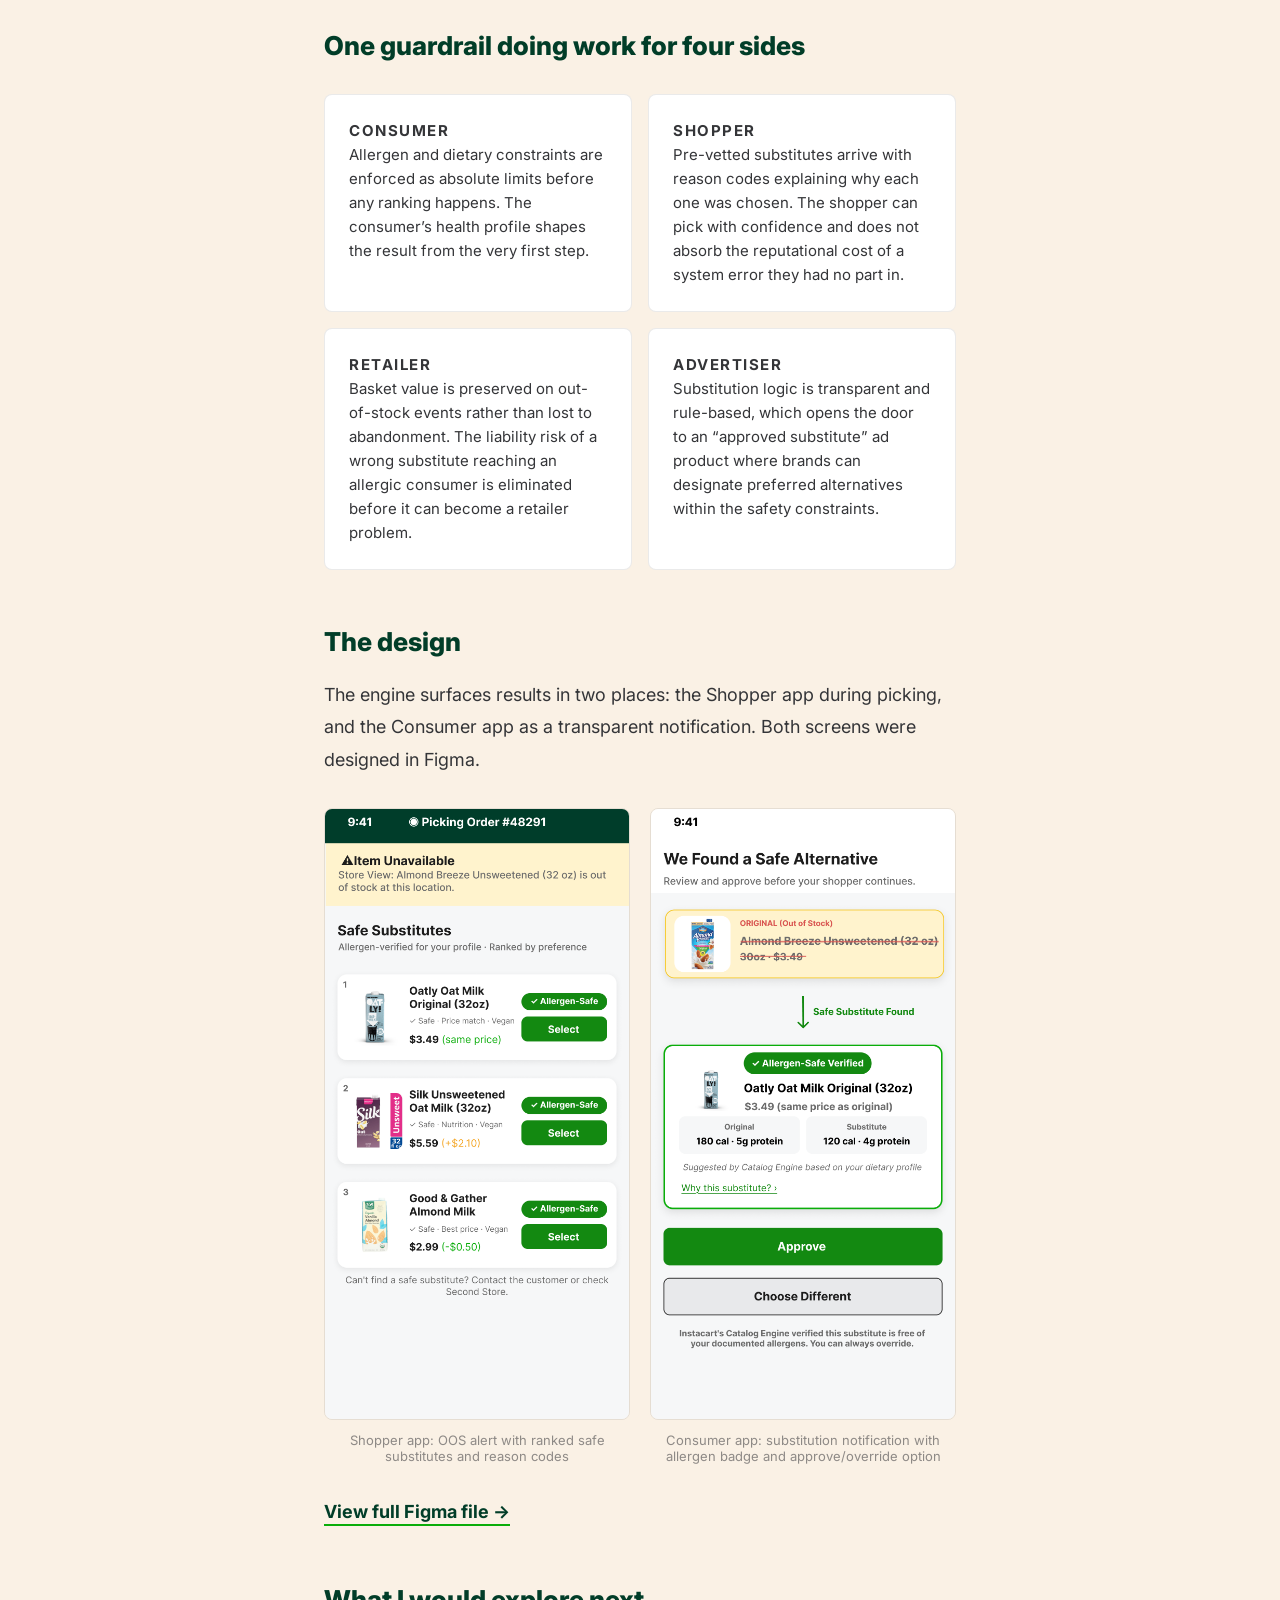
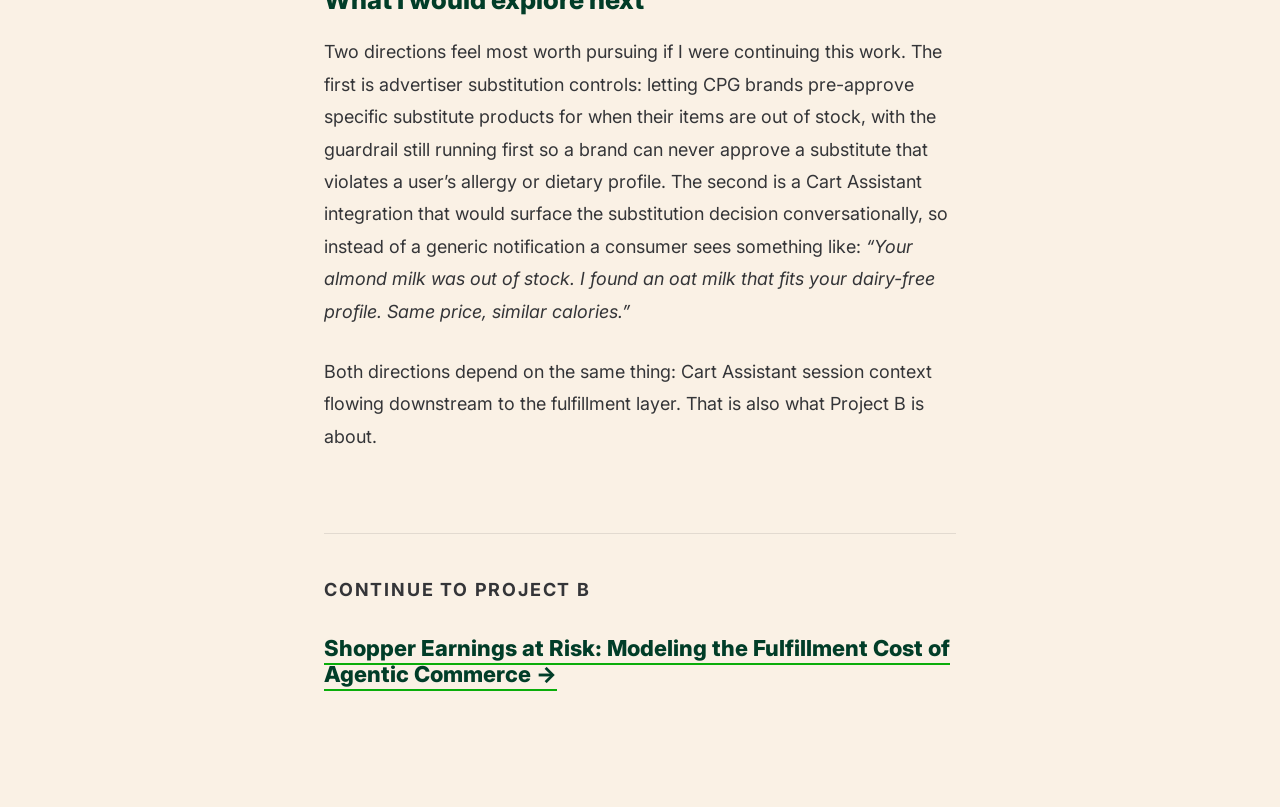
==== commit b55bc284: "website upgrades" ====
--- a/project-a/index.html
+++ b/project-a/index.html
@@ -521,7 +521,7 @@
       <strong>A note on the comparison:</strong> The baseline mismatch rate was calculated at the catalog level: any substitution that introduced a new allergen counted as a mismatch, regardless of whether a specific user was actually allergic to it. The guardrail mismatch rate was calculated at the user level, meaning it only counted mismatches that would affect a user who is actually allergic to the introduced ingredient. The user-level definition is stricter and more realistic, and the 0.00% result reflects that definition.
     </div>
 
-    <p>What surprised me: the guardrail never blocked every candidate in a populated aisle. Every time the engine had candidates to evaluate, it found at least one safe one. The 15.2% no-substitute rate came entirely from products outside my 5,000-product catalog scope. In production, with Catalog Engine&rsquo;s full 1.3B+ attribute data points, that gap closes automatically.</p>
+    <p>One finding stood out: the guardrail never blocked every candidate in a populated aisle. Every time the engine had candidates to evaluate, it found at least one safe one. The 15.2% no-substitute rate came entirely from products outside my 5,000-product catalog scope. In production, with Catalog Engine&rsquo;s full 1.3B+ attribute data points, that gap closes automatically.</p>
 
     <!-- SECTION 4 -->
     <h2>One guardrail doing work for four sides</h2>
